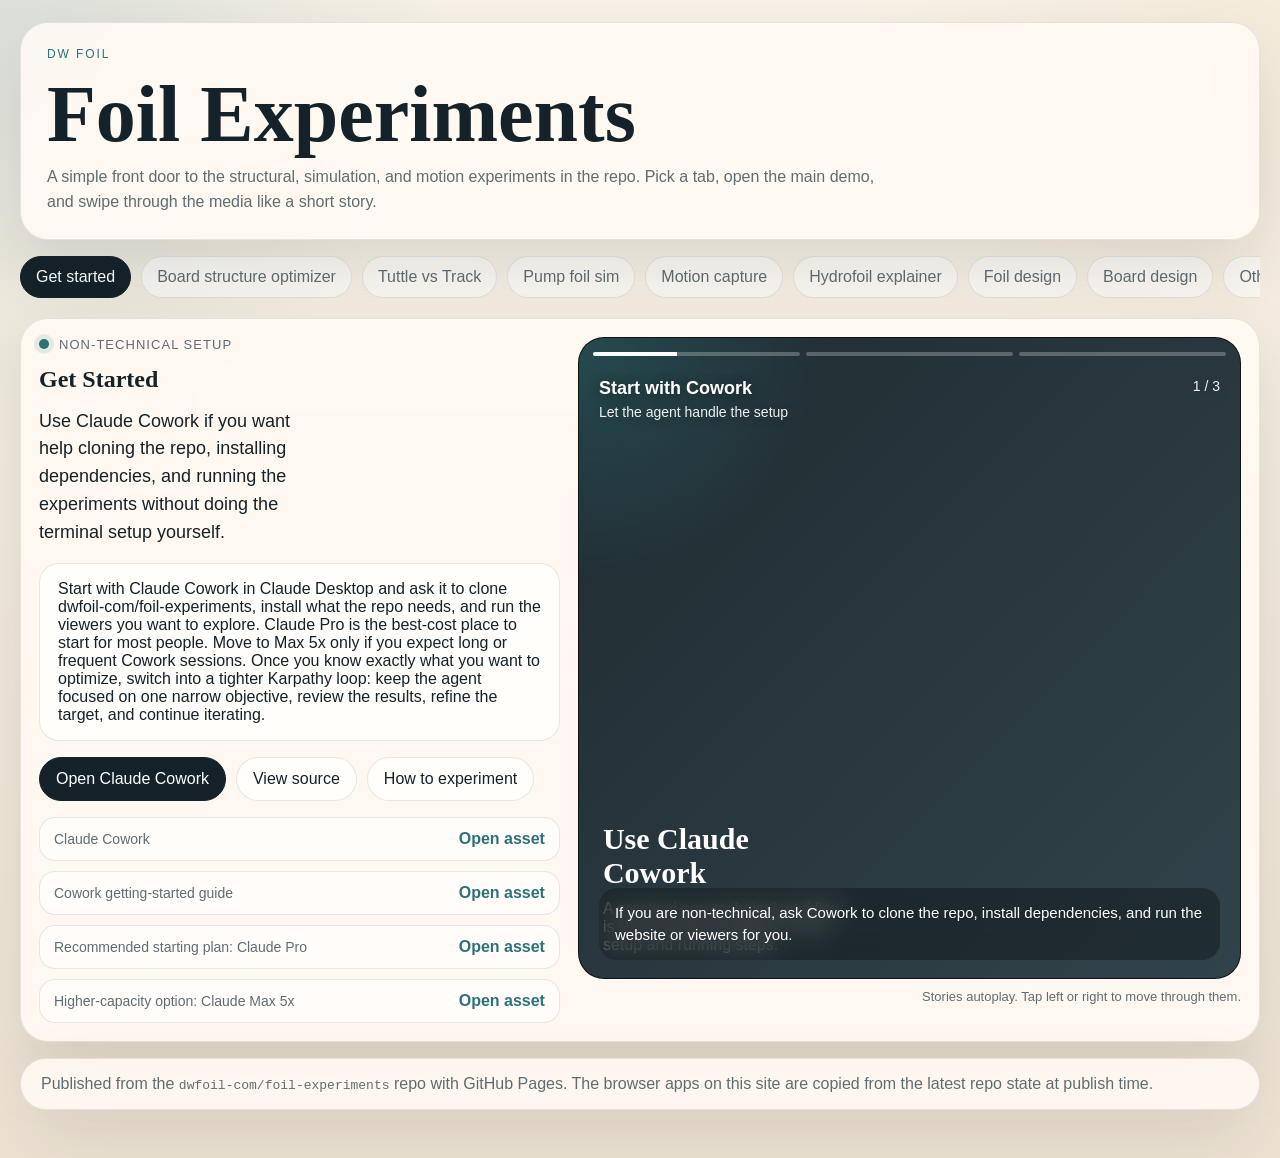
==== site/index.html @ abdd04e6 "Refine homepage title and get started tab" ====
<!DOCTYPE html>
<html lang="en">
<head>
  <meta charset="utf-8">
  <meta name="viewport" content="width=device-width, initial-scale=1">
  <title>Foil Experiments</title>
  <style>
    :root {
      --bg: #f3ecdf;
      --paper: rgba(255, 250, 243, 0.9);
      --card: rgba(255, 255, 255, 0.72);
      --ink: #152229;
      --muted: #5f6d73;
      --line: rgba(21, 34, 41, 0.1);
      --sea: #2d7277;
      --sand: #ecd8b0;
      --clay: #bd6b3f;
      --shadow: 0 28px 70px rgba(21, 34, 41, 0.12);
    }

    * { box-sizing: border-box; }

    html, body {
      margin: 0;
      min-height: 100%;
      color: var(--ink);
      font-family: "Avenir Next", "Segoe UI", sans-serif;
      background:
        radial-gradient(circle at top left, rgba(45, 114, 119, 0.14), transparent 26%),
        radial-gradient(circle at top right, rgba(236, 216, 176, 0.24), transparent 24%),
        linear-gradient(180deg, #f8f2e8 0%, #eee3d2 100%);
    }

    body { padding: 22px 16px 48px; }

    a {
      color: inherit;
      text-decoration: none;
    }

    button {
      font: inherit;
      color: inherit;
      cursor: pointer;
    }

    .page {
      width: min(1240px, 100%);
      margin: 0 auto;
    }

    .hero,
    .panel,
    .footer {
      background: var(--paper);
      border: 1px solid var(--line);
      border-radius: 28px;
      box-shadow: var(--shadow);
      backdrop-filter: blur(12px);
    }

    .hero {
      padding: 24px 26px;
      margin-bottom: 16px;
      display: grid;
      gap: 14px;
    }

    .eyebrow {
      font-size: 12px;
      letter-spacing: 0.16em;
      text-transform: uppercase;
      color: var(--sea);
    }

    h1,
    h2,
    h3 {
      margin: 0;
      font-family: "Iowan Old Style", "Palatino Linotype", serif;
      line-height: 0.98;
    }

    h1 {
      font-size: clamp(2.7rem, 7vw, 5rem);
    }

    p {
      margin: 0;
      color: var(--muted);
      line-height: 1.55;
    }

    .hero-copy {
      display: grid;
      gap: 12px;
      max-width: 96ch;
    }

    .tabs {
      display: flex;
      gap: 10px;
      overflow-x: auto;
      padding-bottom: 4px;
      margin-bottom: 16px;
      scrollbar-width: none;
    }

    .tabs::-webkit-scrollbar { display: none; }

    .tab {
      border: 1px solid var(--line);
      background: rgba(255, 255, 255, 0.58);
      border-radius: 999px;
      padding: 11px 15px;
      white-space: nowrap;
      color: var(--muted);
      transition: background 120ms ease, transform 120ms ease;
    }

    .tab.active {
      background: var(--ink);
      color: white;
      border-color: var(--ink);
    }

    .tab:hover { transform: translateY(-1px); }

    .panel {
      padding: 18px;
      display: grid;
      grid-template-columns: minmax(300px, 0.88fr) minmax(0, 1.12fr);
      gap: 18px;
      align-items: stretch;
    }

    .info {
      display: grid;
      gap: 16px;
      align-content: start;
    }

    .status-line {
      display: inline-flex;
      align-items: center;
      gap: 10px;
      font-size: 13px;
      letter-spacing: 0.08em;
      text-transform: uppercase;
      color: var(--muted);
    }

    .status-line::before {
      content: "";
      width: 10px;
      height: 10px;
      border-radius: 999px;
      background: var(--sea);
      box-shadow: 0 0 0 5px rgba(45, 114, 119, 0.12);
    }

    .status-poc::before { background: #b67a22; box-shadow: 0 0 0 5px rgba(182, 122, 34, 0.14); }
    .status-mvp::before { background: #2b8458; box-shadow: 0 0 0 5px rgba(43, 132, 88, 0.14); }
    .status-in-progress::before { background: var(--sea); }
    .status-planning::before { background: #7b878b; box-shadow: 0 0 0 5px rgba(123, 135, 139, 0.14); }

    .lede {
      font-size: 18px;
      color: var(--ink);
      max-width: 28ch;
    }

    .summary {
      padding: 16px 18px;
      border-radius: 20px;
      background: var(--card);
      border: 1px solid var(--line);
    }

    .actions {
      display: flex;
      flex-wrap: wrap;
      gap: 10px;
    }

    .button {
      display: inline-flex;
      align-items: center;
      justify-content: center;
      min-height: 44px;
      padding: 0 16px;
      border-radius: 999px;
      border: 1px solid var(--ink);
      background: var(--ink);
      color: white;
    }

    .button.secondary {
      background: rgba(255, 255, 255, 0.72);
      color: var(--ink);
      border-color: var(--line);
    }

    .resource-list {
      display: grid;
      gap: 10px;
    }

    .resource-item {
      display: flex;
      justify-content: space-between;
      gap: 14px;
      align-items: center;
      padding: 12px 14px;
      border-radius: 16px;
      background: rgba(255, 255, 255, 0.62);
      border: 1px solid var(--line);
    }

    .resource-item span {
      color: var(--muted);
      font-size: 14px;
    }

    .resource-link {
      color: var(--sea);
      font-weight: 600;
      white-space: nowrap;
    }

    .story-shell {
      border-radius: 26px;
      overflow: hidden;
      border: 1px solid var(--line);
      background: #111;
      position: relative;
      min-height: 640px;
      display: grid;
    }

    .story-bars {
      position: absolute;
      top: 14px;
      left: 14px;
      right: 14px;
      display: grid;
      grid-template-columns: repeat(var(--story-count), minmax(0, 1fr));
      gap: 6px;
      z-index: 4;
    }

    .story-bar {
      height: 4px;
      border-radius: 999px;
      overflow: hidden;
      background: rgba(255, 255, 255, 0.25);
    }

    .story-bar span {
      display: block;
      height: 100%;
      width: 0%;
      background: white;
      transition: width 120ms linear;
    }

    .story-meta {
      position: absolute;
      top: 28px;
      left: 20px;
      right: 20px;
      z-index: 3;
      display: flex;
      justify-content: space-between;
      gap: 16px;
      align-items: flex-start;
      color: white;
      pointer-events: none;
    }

    .story-label {
      padding-top: 12px;
      text-shadow: 0 2px 14px rgba(0, 0, 0, 0.45);
    }

    .story-label strong {
      display: block;
      font-size: 18px;
      margin-bottom: 4px;
    }

    .story-label span {
      font-size: 14px;
      opacity: 0.92;
    }

    .story-count {
      padding-top: 12px;
      font-size: 14px;
      opacity: 0.92;
      text-shadow: 0 2px 14px rgba(0, 0, 0, 0.45);
    }

    .story-stage {
      position: relative;
      display: grid;
      min-height: 640px;
      background:
        linear-gradient(180deg, rgba(0, 0, 0, 0.28), transparent 24%),
        linear-gradient(0deg, rgba(0, 0, 0, 0.44), transparent 26%);
    }

    .story-stage img,
    .story-stage video {
      width: 100%;
      height: 100%;
      object-fit: cover;
      display: block;
      grid-area: 1 / 1;
    }

    .story-fallback {
      grid-area: 1 / 1;
      display: grid;
      place-items: end start;
      padding: 24px;
      color: white;
      background:
        radial-gradient(circle at top left, rgba(45, 114, 119, 0.44), transparent 26%),
        linear-gradient(135deg, #1f2c31 0%, #31434a 100%);
    }

    .story-fallback div {
      max-width: 28ch;
    }

    .story-fallback strong {
      display: block;
      font-size: 30px;
      margin-bottom: 10px;
      font-family: "Iowan Old Style", "Palatino Linotype", serif;
    }

    .story-caption {
      position: absolute;
      left: 20px;
      right: 20px;
      bottom: 18px;
      z-index: 3;
      padding: 14px 16px;
      border-radius: 18px;
      background: rgba(15, 21, 24, 0.48);
      color: white;
      font-size: 15px;
      line-height: 1.45;
      backdrop-filter: blur(12px);
      pointer-events: none;
    }

    .story-hit {
      position: absolute;
      top: 0;
      bottom: 0;
      width: 50%;
      z-index: 5;
      background: transparent;
      border: 0;
    }

    .story-hit.prev { left: 0; }
    .story-hit.next { right: 0; }

    .story-help {
      margin-top: 10px;
      font-size: 13px;
      color: var(--muted);
      text-align: right;
    }

    .footer {
      margin-top: 16px;
      padding: 16px 20px;
      color: var(--muted);
    }

    @media (max-width: 1020px) {
      .panel {
        grid-template-columns: 1fr;
      }

      .story-shell,
      .story-stage {
        min-height: 520px;
      }
    }

    @media (max-width: 640px) {
      body { padding: 14px 12px 40px; }

      .hero,
      .panel {
        border-radius: 22px;
        padding: 16px;
      }

      .story-shell,
      .story-stage {
        min-height: 460px;
      }

      .resource-item {
        flex-direction: column;
        align-items: flex-start;
      }

      .story-help {
        text-align: left;
      }
    }
  </style>
</head>
<body>
  <div class="page">
    <section class="hero">
      <div class="eyebrow">DW Foil</div>
      <div class="hero-copy">
        <h1>Foil Experiments</h1>
        <p>
          A simple front door to the structural, simulation, and motion experiments in the repo. Pick a tab, open the main demo, and swipe through the media like a short story.
        </p>
      </div>
    </section>

    <nav class="tabs" id="tabs" aria-label="Experiments"></nav>

    <section class="panel">
      <div class="info">
        <div class="status-line" id="status-line"></div>
        <div>
          <h2 id="title"></h2>
        </div>
        <p class="lede" id="lede"></p>
        <div class="summary" id="summary"></div>
        <div class="actions">
          <a class="button" id="open-link" target="_blank" rel="noreferrer">Open</a>
          <a class="button secondary" id="source-link" target="_blank" rel="noreferrer">View source</a>
          <a class="button secondary" id="readme-link" target="_blank" rel="noreferrer">How to experiment</a>
        </div>
        <div class="resource-list" id="resources"></div>
      </div>

      <div>
        <div class="story-shell" id="story-shell">
          <div class="story-bars" id="story-bars"></div>
          <div class="story-meta">
            <div class="story-label">
              <strong id="story-title"></strong>
              <span id="story-subtitle"></span>
            </div>
            <div class="story-count" id="story-count"></div>
          </div>
          <div class="story-stage" id="story-stage"></div>
          <div class="story-caption" id="story-caption"></div>
          <button class="story-hit prev" id="story-prev" aria-label="Previous story"></button>
          <button class="story-hit next" id="story-next" aria-label="Next story"></button>
        </div>
        <div class="story-help">Stories autoplay. Tap left or right to move through them.</div>
      </div>
    </section>

    <div class="footer">
      Published from the <code>dwfoil-com/foil-experiments</code> repo with GitHub Pages. The browser apps on this site are copied from the latest repo state at publish time.
    </div>
  </div>

  <script>
    const repo = "https://github.com/dwfoil-com/foil-experiments/tree/main";
    const raw = "https://raw.githubusercontent.com/dwfoil-com/foil-experiments/main";

    const experiments = [
      {
        id: "get-started",
        tab: "Get started",
        title: "Get Started",
        status: "Non-technical setup",
        statusClass: "status-in-progress",
        lede: "Use Claude Cowork if you want help cloning the repo, installing dependencies, and running the experiments without doing the terminal setup yourself.",
        summary: "Start with Claude Cowork in Claude Desktop and ask it to clone dwfoil-com/foil-experiments, install what the repo needs, and run the viewers you want to explore. Claude Pro is the best-cost place to start for most people. Move to Max 5x only if you expect long or frequent Cowork sessions. Once you know exactly what you want to optimize, switch into a tighter Karpathy loop: keep the agent focused on one narrow objective, review the results, refine the target, and continue iterating.",
        open: { label: "Open Claude Cowork", href: "https://claude.com/product/cowork" },
        source: "https://claude.com/product/cowork",
        sourceLabel: "View source",
        readme: "https://support.claude.com/en/articles/13345190-get-started-with-cowork",
        readmeLabel: "How to experiment",
        resources: [
          { label: "Claude Cowork", href: "https://claude.com/product/cowork" },
          { label: "Cowork getting-started guide", href: "https://support.claude.com/en/articles/13345190-get-started-with-cowork" },
          { label: "Recommended starting plan: Claude Pro", href: "https://claude.com/pricing" },
          { label: "Higher-capacity option: Claude Max 5x", href: "https://claude.com/pricing" },
        ],
        stories: [
          {
            type: "image",
            title: "Start with Cowork",
            subtitle: "Let the agent handle the setup",
            caption: "If you are non-technical, ask Cowork to clone the repo, install dependencies, and run the website or viewers for you.",
            fallbackTitle: "Use Claude Cowork",
            fallbackCopy: "A practical non-technical workflow is to let Cowork handle the repo setup and running steps."
          },
          {
            type: "image",
            title: "Best-cost plan",
            subtitle: "Start with Claude Pro",
            caption: "Claude Pro is the best-value place to start for most individual users. Only move to Max 5x if you know you need much longer or more frequent sessions.",
            fallbackTitle: "Start with Claude Pro",
            fallbackCopy: "Pro is the sensible default. Max 5x is for heavier use, not the starting point."
          },
          {
            type: "image",
            title: "Advanced workflow",
            subtitle: "Move into the Karpathy loop once the goal is clear",
            caption: "Once you know what you want to optimize, run longer focused iterations around one objective, review the outputs, refine the target, and continue.",
            fallbackTitle: "Use the Karpathy loop",
            fallbackCopy: "First get oriented. Then switch into a long-running edit-run-review loop around one narrow optimization target."
          },
        ],
      },
      {
        id: "board",
        tab: "Board structure optimizer",
        title: "Board Structure Optimizer",
        status: "In progress",
        statusClass: "status-in-progress",
        lede: "AI-guided structural experiments for making foil boards lighter without losing the stiffness that matters under the mast.",
        summary: "This is the clearest structural project in the repo today. It takes the TT60 board shape, applies rider and mast loads, and searches for internal structures that keep load paths useful while cutting unnecessary volume.",
        open: { label: "Open", href: "./apps/board/comparison.html" },
        source: `${repo}/foil-board-optimizer`,
        readme: `${repo}/foil-board-optimizer/README.md`,
        resources: [
          { label: "Internal STL", href: `${raw}/foil-board-optimizer/results/board_internal_only.stl` },
          { label: "Full board STL", href: `${raw}/foil-board-optimizer/results/complete_board_fullboard.stl` },
        ],
        stories: [
          {
            type: "image",
            src: "./media/board-comparison.png",
            title: "Live comparison viewer",
            subtitle: "Latest browser app from foil-board-optimizer",
            caption: "The optimizer viewer compares structural options on the real board shape and is the fastest way to understand what the project is trying to do."
          },
          {
            type: "video",
            src: `${raw}/foil-board-optimizer/media/continuous-internal-structure.mp4`,
            title: "Internal structure build",
            subtitle: "Optimized internal shell and rib volume",
            caption: "A continuous internal structure assembled from the optimizer output rather than a simple block of foam."
          },
          {
            type: "image",
            src: `${raw}/foil-board-optimizer/results/complete_board_overview.png`,
            title: "Result overview",
            subtitle: "Full-board optimizer output",
            caption: "One static result snapshot showing the shell and optimized interior together."
          },
          {
            type: "video",
            src: `${raw}/foil-board-optimizer/media/cross-section-pngs.mp4`,
            title: "Cross-section sweep",
            subtitle: "See the structure through the board",
            caption: "A sweep through cross sections so the internal topology is easier to read."
          },
        ],
      },
      {
        id: "insert",
        tab: "Tuttle vs Track",
        title: "Tuttle vs Dual-Track",
        status: "Proof of concept",
        statusClass: "status-poc",
        lede: "A side-by-side insert comparison inside the same TT60 board so only the insert architecture changes.",
        summary: "This experiment isolates the question you asked directly: if the board outer shape stays fixed, how do a Tuttle box and a dual-track cassette spread load differently into the shell and foam?",
        open: { label: "Open", href: "./apps/insert/viewer-prototype.html" },
        source: `${repo}/foil-insert-load-comparison`,
        readme: `${repo}/foil-insert-load-comparison/README.md`,
        resources: [
          { label: "Experiment config", href: `${repo}/foil-insert-load-comparison/experiment-config.json` },
          { label: "Viewer data", href: `${repo}/foil-insert-load-comparison/viewer-data.json` },
        ],
        stories: [
          {
            type: "image",
            src: "./media/insert-viewer.png",
            title: "Current insert viewer",
            subtitle: "Tuttle on one side, dual-track on the other",
            caption: "The browser viewer keeps the board fixed and lets you change insert shape and dimensions while comparing the resulting load field."
          },
          {
            type: "image",
            title: "What is being compared",
            subtitle: "Same board, same mast, different insert architecture",
            caption: "Tuttle is bonded to the top and bottom skins. The dual-track cassette is bonded only to the bottom skin. The comparison is meant to isolate that difference.",
            fallbackTitle: "Bond path matters",
            fallbackCopy: "This experiment is about how the insert couples into the shell, not mast flex or different board geometry."
          },
        ],
      },
      {
        id: "pump",
        tab: "Pump foil sim",
        title: "Pump Foil Simulation",
        status: "MVP / working",
        statusClass: "status-mvp",
        lede: "A reinforcement learning setup where an agent learns to pump a foil and stay flying instead of falling back into the water.",
        summary: "This is the dynamics side of the repo. The practical outcome is simple: the agent learns a rhythm that looks plausible and can sustain flight long enough to be useful as an experimentation platform.",
        open: { label: "Open", href: `${raw}/foil-rl-pump/python-rl/videos/sustained_60s.mp4` },
        source: `${repo}/foil-rl-pump`,
        readme: `${repo}/foil-rl-pump/README.md`,
        resources: [
          { label: "Python RL README", href: `${repo}/foil-rl-pump/python-rl/README.md` },
          { label: "MuJoCo README", href: `${repo}/foil-rl-pump/mujoco/README.md` },
        ],
        stories: [
          {
            type: "video",
            src: `${raw}/foil-rl-pump/python-rl/videos/sustained_60s.mp4`,
            title: "Sustained 60 second run",
            subtitle: "Trained pump rhythm",
            caption: "The simplest headline result: the agent learns a stable pumping pattern rather than a short unstable burst."
          },
          {
            type: "video",
            src: `${raw}/foil-rl-pump/python-rl/videos/foil_size_comparison.mp4`,
            title: "Foil size comparison",
            subtitle: "How the learned behavior changes",
            caption: "Changing foil size shifts the learned cadence and body timing, which is exactly the kind of sensitivity this project is useful for."
          },
          {
            type: "video",
            src: `${raw}/foil-rl-pump/mujoco/videos/mujoco_pump_test.mp4`,
            title: "MuJoCo branch",
            subtitle: "Alternative articulated-body simulation",
            caption: "A parallel branch exploring whether a more explicit articulated body model can support the same kind of pumping behavior."
          },
        ],
      },
      {
        id: "mocap",
        tab: "Motion capture",
        title: "Foil Motion Capture",
        status: "MVP",
        statusClass: "status-mvp",
        lede: "Video-based pose tracking for studying rider timing and body movement without a dedicated motion-capture lab.",
        summary: "The motion-capture project turns ordinary foil clips into skeleton overlays and trace views so you can compare technique visually and pull out repeatable movement features.",
        open: { label: "Open", href: `${raw}/foil-mocap/samples/output/slowmo_pump_combined.mp4` },
        source: `${repo}/foil-mocap`,
        readme: `${repo}/foil-mocap/README.md`,
        resources: [],
        stories: [
          {
            type: "video",
            src: `${raw}/foil-mocap/samples/input/slowmo_pump.webm`,
            title: "Input clip",
            subtitle: "Original rider footage",
            caption: "The project starts with an ordinary foil video rather than specialist capture hardware."
          },
          {
            type: "video",
            src: `${raw}/foil-mocap/samples/output/slowmo_pump_combined.mp4`,
            title: "Combined output",
            subtitle: "Tracked pose over the rider",
            caption: "Tracked joints are overlaid directly on the clip to show timing and body position changes."
          },
          {
            type: "video",
            src: `${raw}/foil-mocap/samples/output/slowmo_pump_dots_trace.mp4`,
            title: "Trace view",
            subtitle: "Movement pattern made easier to compare",
            caption: "The trace view strips away visual clutter and makes the rhythm of the movement easier to see."
          },
        ],
      },
      {
        id: "hydrofoil",
        tab: "Hydrofoil explainer",
        title: "Hydrofoil Explainer",
        status: "In progress",
        statusClass: "status-in-progress",
        lede: "A visual teaching project aimed at explaining trim, balance, pumping, and foil feel to non-engineers.",
        summary: "This is the communication layer of the repo. The goal is to turn foil concepts into interactive scenes that are easier to understand than forum shorthand or disconnected diagrams.",
        open: { label: "Open", href: "./apps/hydrofoil/mockup.html" },
        source: `${repo}/hydrofoil`,
        readme: `${repo}/hydrofoil/README.md`,
        resources: [],
        stories: [
          {
            type: "image",
            src: "./media/hydrofoil-mockup.png",
            title: "Interactive mockup",
            subtitle: "Current browser prototype",
            caption: "The explainer is meant to become the non-technical front door for the rest of the repo: show the idea first, then let people go deeper if they want."
          },
        ],
      },
      {
        id: "foil-design",
        tab: "Foil design",
        title: "Foil Design Optimization",
        status: "Planning",
        statusClass: "status-planning",
        lede: "A future experiment for optimizing front wings and stabilizers, not just the board around them.",
        summary: "This section is still early. The intended direction is a faster way to search foil planforms and profiles with a consistent workflow rather than one-off guesswork.",
        open: { label: "Open", href: `${repo}/foil-design` },
        source: `${repo}/foil-design`,
        readme: `${repo}/foil-design/README.md`,
        resources: [],
        stories: [
          {
            type: "image",
            title: "Planned next",
            subtitle: "Wing and stabilizer search",
            caption: "This section is listed so the public site reflects the broader experiment roadmap, not just the finished browser apps.",
            fallbackTitle: "Foil design is next",
            fallbackCopy: "The plan is to apply the same experimentation mindset to wing planform, profile, and stabilizer interaction."
          },
        ],
      },
      {
        id: "board-design",
        tab: "Board design",
        title: "Board Design Assistant",
        status: "Planning",
        statusClass: "status-planning",
        lede: "A planned conversational board-shaping workflow that links geometry changes to the structural tools.",
        summary: "Longer term, this should bridge shaping and analysis: describe a change in plain language, update the geometry, then feed that straight into the simulations.",
        open: { label: "Open", href: `${repo}/board-design` },
        source: `${repo}/board-design`,
        readme: `${repo}/board-design/README.md`,
        resources: [],
        stories: [
          {
            type: "image",
            title: "Design workflow",
            subtitle: "Talk to the board model, then simulate",
            caption: "This is a planning-stage idea, but it matters because it connects the CAD side and the structural side into one loop.",
            fallbackTitle: "Conversational board design",
            fallbackCopy: "Describe the board change. Update the geometry. Push it straight into the structural tools."
          },
        ],
      },
      {
        id: "resources",
        tab: "Other resources",
        title: "Other Resources",
        status: "Reference stack",
        statusClass: "status-in-progress",
        lede: "Key outside projects and libraries that are directly relevant to the DW Foil experiments.",
        summary: "These are the main third-party references worth knowing if you want to understand the broader technical landscape behind the repo: outside hydrofoil projects, simulation engines, geometry tools, and browser libraries.",
        open: { label: "Open Foilphysics", href: "https://github.com/lsegessemann/foilphysics" },
        source: "https://github.com/cdorfer/hydrofoil-profile-selection",
        sourceLabel: "Open profile selection",
        readme: "https://github.com/google-deepmind/mujoco",
        readmeLabel: "Open MuJoCo",
        resources: [
          { label: "Foilphysics", href: "https://github.com/lsegessemann/foilphysics" },
          { label: "Hydrofoil profile selection", href: "https://github.com/cdorfer/hydrofoil-profile-selection" },
          { label: "MuJoCo", href: "https://github.com/google-deepmind/mujoco" },
          { label: "MediaPipe", href: "https://github.com/google-ai-edge/mediapipe" },
          { label: "Three.js", href: "https://github.com/mrdoob/three.js" },
          { label: "NeuralFoil", href: "https://github.com/peterdsharpe/NeuralFoil" },
          { label: "AeroSandbox", href: "https://github.com/peterdsharpe/AeroSandbox" },
          { label: "Stable-Baselines3", href: "https://github.com/DLR-RM/stable-baselines3" },
          { label: "Gymnasium", href: "https://github.com/Farama-Foundation/Gymnasium" },
          { label: "PyTorch", href: "https://github.com/pytorch/pytorch" },
        ],
        stories: [
          {
            type: "image",
            title: "Foilphysics",
            subtitle: "Hydrofoil simulation reference",
            caption: "A directly relevant outside hydrofoil project and a good reference point for how other people are structuring foil simulation work.",
            fallbackTitle: "Foilphysics",
            fallbackCopy: "Useful as an outside hydrofoil simulation reference when comparing modeling assumptions and tooling direction."
          },
          {
            type: "image",
            title: "Hydrofoil profile selection",
            subtitle: "Profile choice and design reference",
            caption: "A useful comparison point on the foil design side, especially when thinking about how profiles are selected and evaluated.",
            fallbackTitle: "Hydrofoil profile selection",
            fallbackCopy: "Helpful context for the planned foil-design work in this repo."
          },
          {
            type: "image",
            title: "Core external stack",
            subtitle: "MuJoCo, MediaPipe, Three.js, NeuralFoil, AeroSandbox",
            caption: "These are the most relevant third-party libraries behind the current experiments: simulation, pose extraction, browser visualization, and foil aerodynamics.",
            fallbackTitle: "Key third-party libraries",
            fallbackCopy: "MuJoCo powers articulated simulation work, MediaPipe powers motion capture, Three.js powers the browser viewers, and NeuralFoil plus AeroSandbox underpin the planned foil-design analysis."
          },
        ],
      },
    ];

    const state = {
      experimentIndex: 0,
      storyIndex: 0,
      rafId: 0,
      imageStartedAt: 0,
      imageDuration: 5200,
      storyVideo: null,
    };

    const tabsEl = document.getElementById("tabs");
    const titleEl = document.getElementById("title");
    const ledeEl = document.getElementById("lede");
    const summaryEl = document.getElementById("summary");
    const statusEl = document.getElementById("status-line");
    const openEl = document.getElementById("open-link");
    const sourceEl = document.getElementById("source-link");
    const readmeEl = document.getElementById("readme-link");
    const resourcesEl = document.getElementById("resources");
    const storyShellEl = document.getElementById("story-shell");
    const storyBarsEl = document.getElementById("story-bars");
    const storyStageEl = document.getElementById("story-stage");
    const storyTitleEl = document.getElementById("story-title");
    const storySubtitleEl = document.getElementById("story-subtitle");
    const storyCountEl = document.getElementById("story-count");
    const storyCaptionEl = document.getElementById("story-caption");

    function buildTabs() {
      experiments.forEach((experiment, index) => {
        const button = document.createElement("button");
        button.className = `tab${index === state.experimentIndex ? " active" : ""}`;
        button.textContent = experiment.tab;
        button.addEventListener("click", () => setExperiment(index));
        tabsEl.appendChild(button);
      });
    }

    function setExperiment(index) {
      state.experimentIndex = index;
      state.storyIndex = 0;
      stopStoryLoop();
      [...tabsEl.children].forEach((tab, tabIndex) => {
        tab.classList.toggle("active", tabIndex === index);
      });
      renderExperiment();
      renderStory(true);
    }

    function renderExperiment() {
      const experiment = experiments[state.experimentIndex];
      titleEl.textContent = experiment.title;
      ledeEl.textContent = experiment.lede;
      summaryEl.textContent = experiment.summary;
      statusEl.textContent = experiment.status;
      statusEl.className = `status-line ${experiment.statusClass}`;
      openEl.textContent = experiment.open.label;
      openEl.href = experiment.open.href;
      sourceEl.href = experiment.source;
      sourceEl.textContent = experiment.sourceLabel || "View source";
      readmeEl.href = experiment.readme;
      readmeEl.textContent = experiment.readmeLabel || "How to experiment";
      resourcesEl.innerHTML = "";

      if (!experiment.resources.length) {
        const empty = document.createElement("div");
        empty.className = "resource-item";
        empty.innerHTML = "<span>No extra public assets for this one yet.</span>";
        resourcesEl.appendChild(empty);
        return;
      }

      experiment.resources.forEach((resource) => {
        const row = document.createElement("div");
        row.className = "resource-item";
        row.innerHTML = `
          <span>${resource.label}</span>
          <a class="resource-link" href="${resource.href}" target="_blank" rel="noreferrer">Open asset</a>
        `;
        resourcesEl.appendChild(row);
      });
    }

    function renderBars(stories) {
      storyShellEl.style.setProperty("--story-count", stories.length);
      storyBarsEl.innerHTML = "";
      stories.forEach((_, index) => {
        const bar = document.createElement("div");
        bar.className = "story-bar";
        const fill = document.createElement("span");
        fill.style.width = index < state.storyIndex ? "100%" : "0%";
        bar.appendChild(fill);
        storyBarsEl.appendChild(bar);
      });
    }

    function updateBarProgress(progress) {
      const fills = [...storyBarsEl.querySelectorAll("span")];
      fills.forEach((fill, index) => {
        if (index < state.storyIndex) {
          fill.style.width = "100%";
        } else if (index > state.storyIndex) {
          fill.style.width = "0%";
        } else {
          fill.style.width = `${Math.max(0, Math.min(100, progress * 100))}%`;
        }
      });
    }

    function stopStoryLoop() {
      if (state.rafId) {
        cancelAnimationFrame(state.rafId);
        state.rafId = 0;
      }
      if (state.storyVideo) {
        state.storyVideo.pause();
        state.storyVideo.src = state.storyVideo.src;
        state.storyVideo = null;
      }
    }

    function nextStory() {
      const stories = experiments[state.experimentIndex].stories;
      state.storyIndex = (state.storyIndex + 1) % stories.length;
      renderStory(true);
    }

    function prevStory() {
      const stories = experiments[state.experimentIndex].stories;
      state.storyIndex = (state.storyIndex - 1 + stories.length) % stories.length;
      renderStory(true);
    }

    function mountFallback(story) {
      const fallback = document.createElement("div");
      fallback.className = "story-fallback";
      fallback.innerHTML = `
        <div>
          <strong>${story.fallbackTitle || story.title}</strong>
          <span>${story.fallbackCopy || story.caption}</span>
        </div>
      `;
      storyStageEl.appendChild(fallback);
    }

    function loopImageStory() {
      const startedAt = performance.now();
      state.imageStartedAt = startedAt;

      const tick = (now) => {
        const progress = Math.min((now - startedAt) / state.imageDuration, 1);
        updateBarProgress(progress);
        if (progress >= 1) {
          nextStory();
          return;
        }
        state.rafId = requestAnimationFrame(tick);
      };

      state.rafId = requestAnimationFrame(tick);
    }

    function renderStory(resetBars = false) {
      stopStoryLoop();
      const experiment = experiments[state.experimentIndex];
      const stories = experiment.stories;
      const story = stories[state.storyIndex];
      if (resetBars) {
        renderBars(stories);
      } else {
        updateBarProgress(0);
      }

      storyStageEl.innerHTML = "";
      storyTitleEl.textContent = story.title;
      storySubtitleEl.textContent = story.subtitle || "";
      storyCountEl.textContent = `${state.storyIndex + 1} / ${stories.length}`;
      storyCaptionEl.textContent = story.caption;

      if (story.type === "video" && story.src) {
        const video = document.createElement("video");
        video.src = story.src;
        video.autoplay = true;
        video.muted = true;
        video.playsInline = true;
        video.preload = "metadata";
        video.addEventListener("loadedmetadata", () => updateBarProgress(0));
        video.addEventListener("timeupdate", () => {
          if (video.duration > 0) {
            updateBarProgress(video.currentTime / video.duration);
          }
        });
        video.addEventListener("ended", nextStory);
        video.addEventListener("error", () => {
          mountFallback(story);
          loopImageStory();
        });
        storyStageEl.appendChild(video);
        const playPromise = video.play();
        if (playPromise && typeof playPromise.catch === "function") {
          playPromise.catch(() => {
            mountFallback(story);
            loopImageStory();
          });
        }
        state.storyVideo = video;
        return;
      }

      if (story.type === "image" && story.src) {
        const image = document.createElement("img");
        image.src = story.src;
        image.alt = story.title;
        image.addEventListener("error", () => {
          image.remove();
          mountFallback(story);
        });
        storyStageEl.appendChild(image);
      } else {
        mountFallback(story);
      }

      loopImageStory();
    }

    document.getElementById("story-next").addEventListener("click", nextStory);
    document.getElementById("story-prev").addEventListener("click", prevStory);
    document.addEventListener("visibilitychange", () => {
      if (document.hidden) {
        stopStoryLoop();
        return;
      }
      renderStory(true);
    });

    buildTabs();
    renderExperiment();
    renderStory(true);
  </script>
</body>
</html>
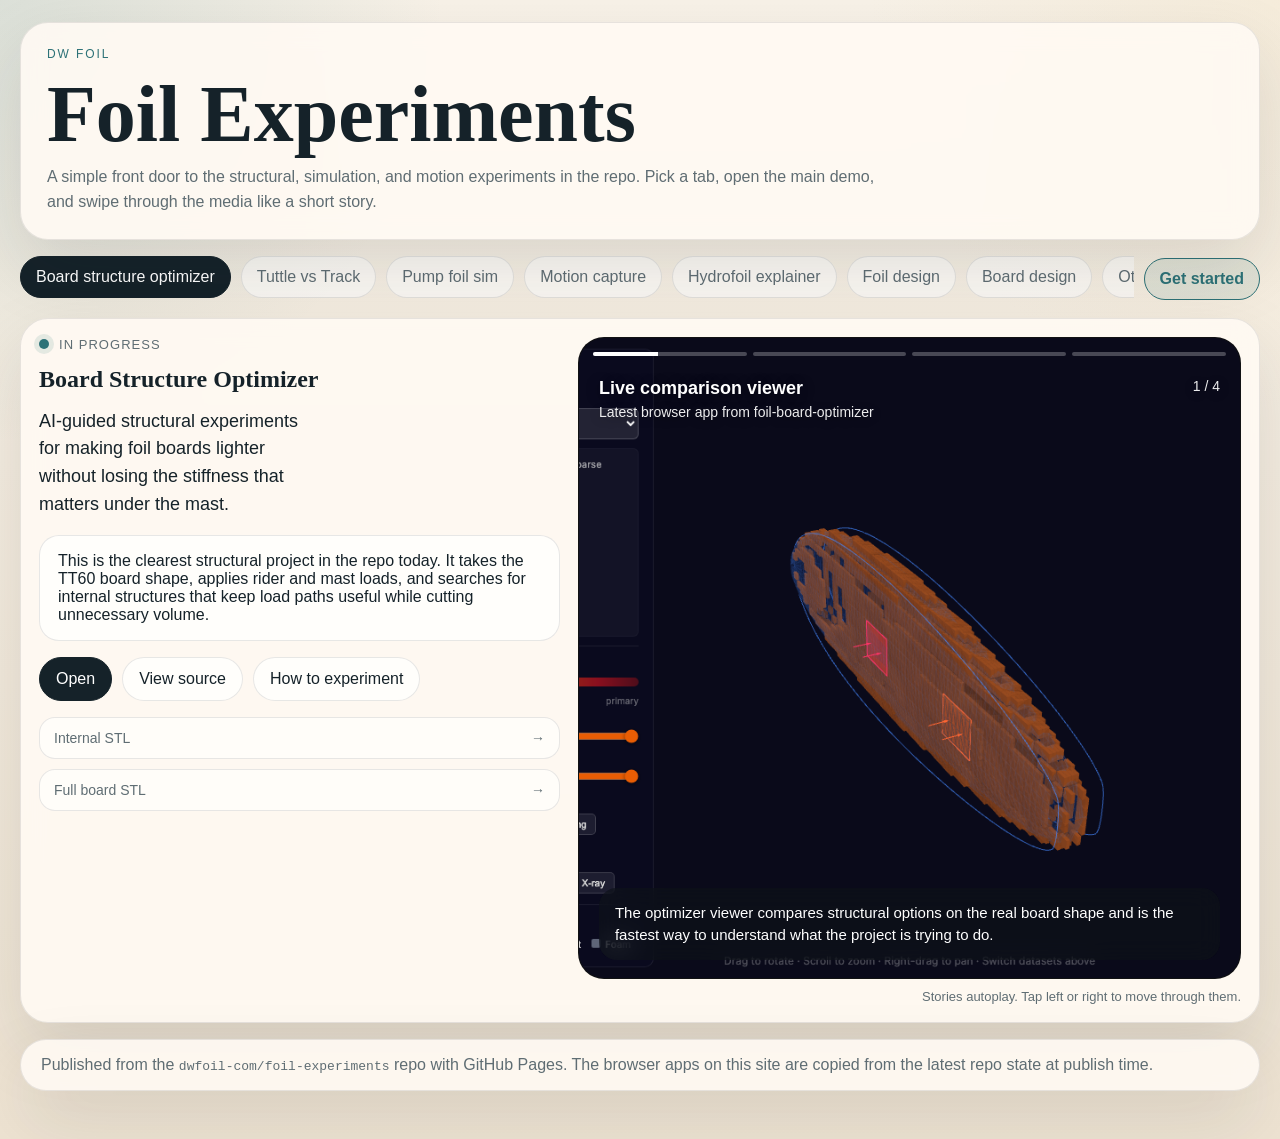
==== commit 4927fcd3: "Clean up homepage: pin Get Started tab, hide story viewer where unnecessary - Pin "Get started" as a" ====
--- a/site/index.html
+++ b/site/index.html
@@ -97,13 +97,21 @@
       max-width: 96ch;
     }
 
+    .tabs-row {
+      display: flex;
+      gap: 10px;
+      margin-bottom: 16px;
+      align-items: center;
+    }
+
     .tabs {
       display: flex;
       gap: 10px;
       overflow-x: auto;
       padding-bottom: 4px;
-      margin-bottom: 16px;
       scrollbar-width: none;
+      flex: 1;
+      min-width: 0;
     }
 
     .tabs::-webkit-scrollbar { display: none; }
@@ -126,12 +134,36 @@
 
     .tab:hover { transform: translateY(-1px); }
 
+    .tab-pinned {
+      border: 1px solid var(--sea);
+      background: rgba(45, 114, 119, 0.1);
+      border-radius: 999px;
+      padding: 11px 15px;
+      white-space: nowrap;
+      color: var(--sea);
+      font-weight: 600;
+      flex-shrink: 0;
+      transition: background 120ms ease, transform 120ms ease;
+    }
+
+    .tab-pinned.active {
+      background: var(--sea);
+      color: white;
+      border-color: var(--sea);
+    }
+
+    .tab-pinned:hover { transform: translateY(-1px); }
+
     .panel {
       padding: 18px;
       display: grid;
       grid-template-columns: minmax(300px, 0.88fr) minmax(0, 1.12fr);
       gap: 18px;
       align-items: stretch;
+    }
+
+    .panel.no-stories {
+      grid-template-columns: 1fr;
     }
 
     .info {
@@ -167,6 +199,10 @@
     .lede {
       font-size: 18px;
       color: var(--ink);
+      max-width: 48ch;
+    }
+
+    .panel:not(.no-stories) .lede {
       max-width: 28ch;
     }
 
@@ -215,6 +251,11 @@
       border-radius: 16px;
       background: rgba(255, 255, 255, 0.62);
       border: 1px solid var(--line);
+      transition: background 120ms ease;
+    }
+
+    a.resource-item:hover {
+      background: rgba(255, 255, 255, 0.88);
     }
 
     .resource-item span {
@@ -431,7 +472,10 @@
       </div>
     </section>
 
-    <nav class="tabs" id="tabs" aria-label="Experiments"></nav>
+    <div class="tabs-row">
+      <nav class="tabs" id="tabs" aria-label="Experiments"></nav>
+      <button class="tab-pinned" id="tab-pinned">Get started</button>
+    </div>
 
     <section class="panel">
       <div class="info">
@@ -481,6 +525,8 @@
       {
         id: "get-started",
         tab: "Get started",
+        pinned: true,
+        noStoryViewer: true,
         title: "Get Started",
         status: "Non-technical setup",
         statusClass: "status-in-progress",
@@ -681,6 +727,7 @@
       {
         id: "hydrofoil",
         tab: "Hydrofoil explainer",
+        noStoryViewer: true,
         title: "Hydrofoil Explainer",
         status: "In progress",
         statusClass: "status-in-progress",
@@ -703,6 +750,7 @@
       {
         id: "foil-design",
         tab: "Foil design",
+        noStoryViewer: true,
         title: "Foil Design Optimization",
         status: "Planning",
         statusClass: "status-planning",
@@ -726,6 +774,7 @@
       {
         id: "board-design",
         tab: "Board design",
+        noStoryViewer: true,
         title: "Board Design Assistant",
         status: "Planning",
         statusClass: "status-planning",
@@ -749,6 +798,7 @@
       {
         id: "resources",
         tab: "Other resources",
+        noStoryViewer: true,
         title: "Other Resources",
         status: "Reference stack",
         statusClass: "status-in-progress",
@@ -826,29 +876,46 @@
     const storyCountEl = document.getElementById("story-count");
     const storyCaptionEl = document.getElementById("story-caption");
 
+    const pinnedIndex = experiments.findIndex(e => e.pinned);
+    const pinnedTabEl = document.getElementById("tab-pinned");
+
     function buildTabs() {
       experiments.forEach((experiment, index) => {
+        if (experiment.pinned) return;
         const button = document.createElement("button");
         button.className = `tab${index === state.experimentIndex ? " active" : ""}`;
         button.textContent = experiment.tab;
         button.addEventListener("click", () => setExperiment(index));
         tabsEl.appendChild(button);
       });
+      pinnedTabEl.addEventListener("click", () => setExperiment(pinnedIndex));
     }
 
     function setExperiment(index) {
       state.experimentIndex = index;
       state.storyIndex = 0;
       stopStoryLoop();
-      [...tabsEl.children].forEach((tab, tabIndex) => {
-        tab.classList.toggle("active", tabIndex === index);
+      const isPinned = experiments[index].pinned;
+      pinnedTabEl.classList.toggle("active", isPinned);
+      let scrollTabIndex = 0;
+      experiments.forEach((exp, i) => {
+        if (exp.pinned) return;
+        const tabEl = tabsEl.children[scrollTabIndex];
+        if (tabEl) tabEl.classList.toggle("active", i === index);
+        scrollTabIndex++;
       });
       renderExperiment();
-      renderStory(true);
-    }
+    }
+
+    const panelEl = document.querySelector(".panel");
+    const storyColumn = storyShellEl.parentElement;
+    const storyHelpEl = document.querySelector(".story-help");
 
     function renderExperiment() {
       const experiment = experiments[state.experimentIndex];
+      const hideStories = !!experiment.noStoryViewer;
+      panelEl.classList.toggle("no-stories", hideStories);
+      storyColumn.style.display = hideStories ? "none" : "";
       titleEl.textContent = experiment.title;
       ledeEl.textContent = experiment.lede;
       summaryEl.textContent = experiment.summary;
@@ -862,6 +929,10 @@
       readmeEl.textContent = experiment.readmeLabel || "How to experiment";
       resourcesEl.innerHTML = "";
 
+      if (!hideStories) {
+        renderStory(true);
+      }
+
       if (!experiment.resources.length) {
         const empty = document.createElement("div");
         empty.className = "resource-item";
@@ -871,12 +942,12 @@
       }
 
       experiment.resources.forEach((resource) => {
-        const row = document.createElement("div");
+        const row = document.createElement("a");
         row.className = "resource-item";
-        row.innerHTML = `
-          <span>${resource.label}</span>
-          <a class="resource-link" href="${resource.href}" target="_blank" rel="noreferrer">Open asset</a>
-        `;
+        row.href = resource.href;
+        row.target = "_blank";
+        row.rel = "noreferrer";
+        row.innerHTML = `<span>${resource.label}</span><span class="resource-link">&rarr;</span>`;
         resourcesEl.appendChild(row);
       });
     }
@@ -1030,12 +1101,15 @@
         stopStoryLoop();
         return;
       }
-      renderStory(true);
+      if (!experiments[state.experimentIndex].noStoryViewer) {
+        renderStory(true);
+      }
     });
 
+    // Start on the first non-pinned experiment
+    state.experimentIndex = experiments.findIndex(e => !e.pinned);
     buildTabs();
     renderExperiment();
-    renderStory(true);
   </script>
 </body>
 </html>
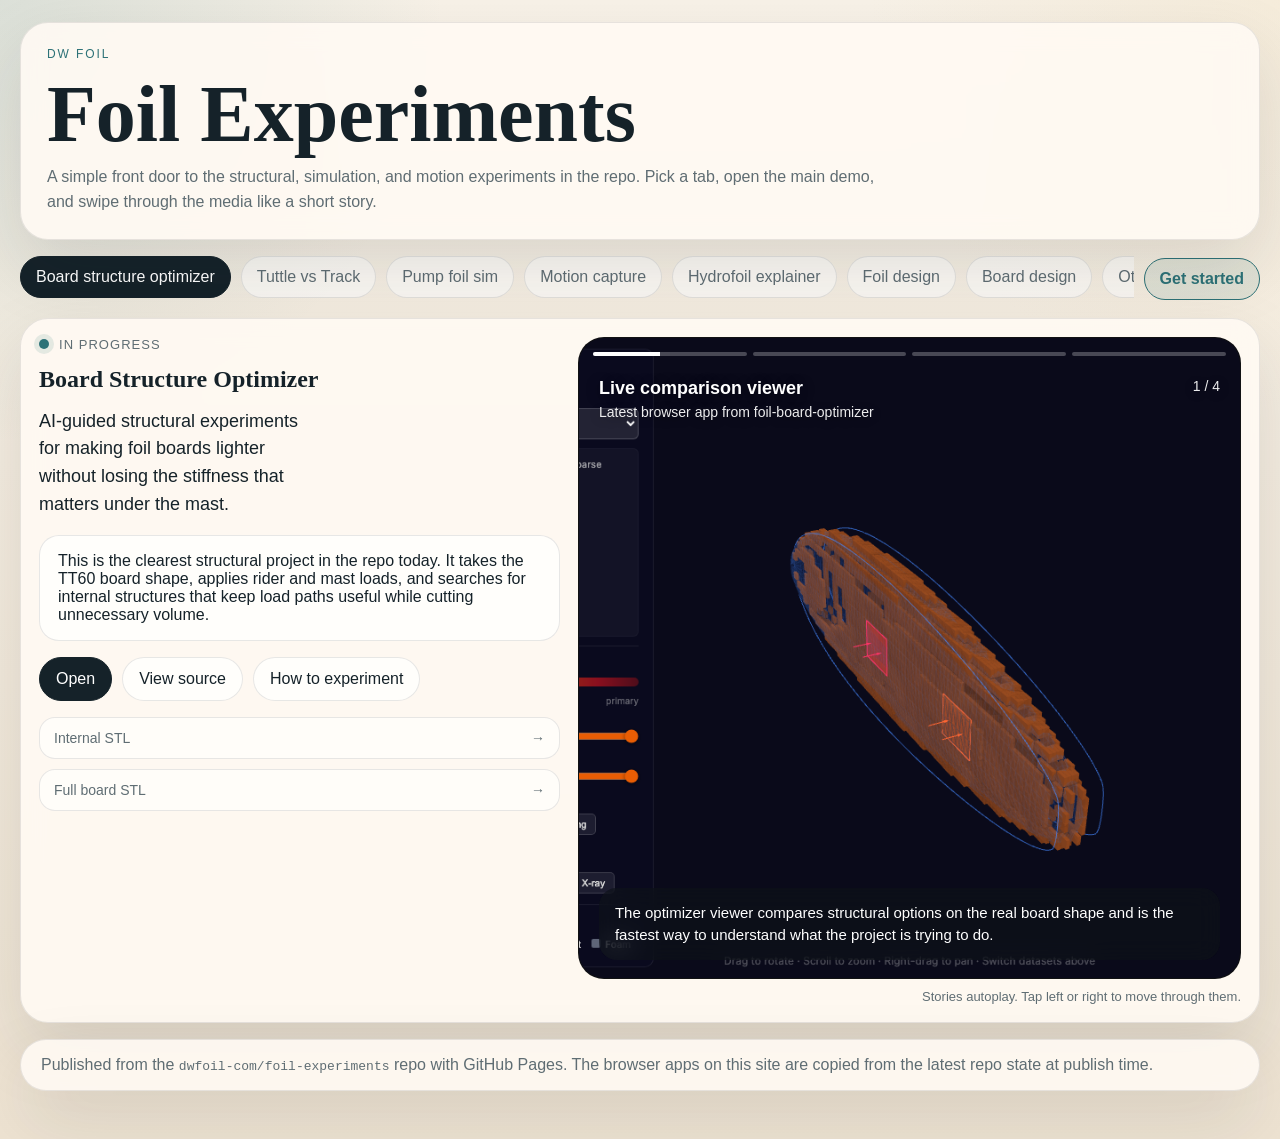
==== commit de589c41: "Skip raw input clip in motion capture stories Co-Authored-By: Claude Opus 4.6 <noreply@anthropic.com" ====
--- a/site/index.html
+++ b/site/index.html
@@ -701,13 +701,6 @@
         readme: `${repo}/foil-mocap/README.md`,
         resources: [],
         stories: [
-          {
-            type: "video",
-            src: `${raw}/foil-mocap/samples/input/slowmo_pump.webm`,
-            title: "Input clip",
-            subtitle: "Original rider footage",
-            caption: "The project starts with an ordinary foil video rather than specialist capture hardware."
-          },
           {
             type: "video",
             src: `${raw}/foil-mocap/samples/output/slowmo_pump_combined.mp4`,
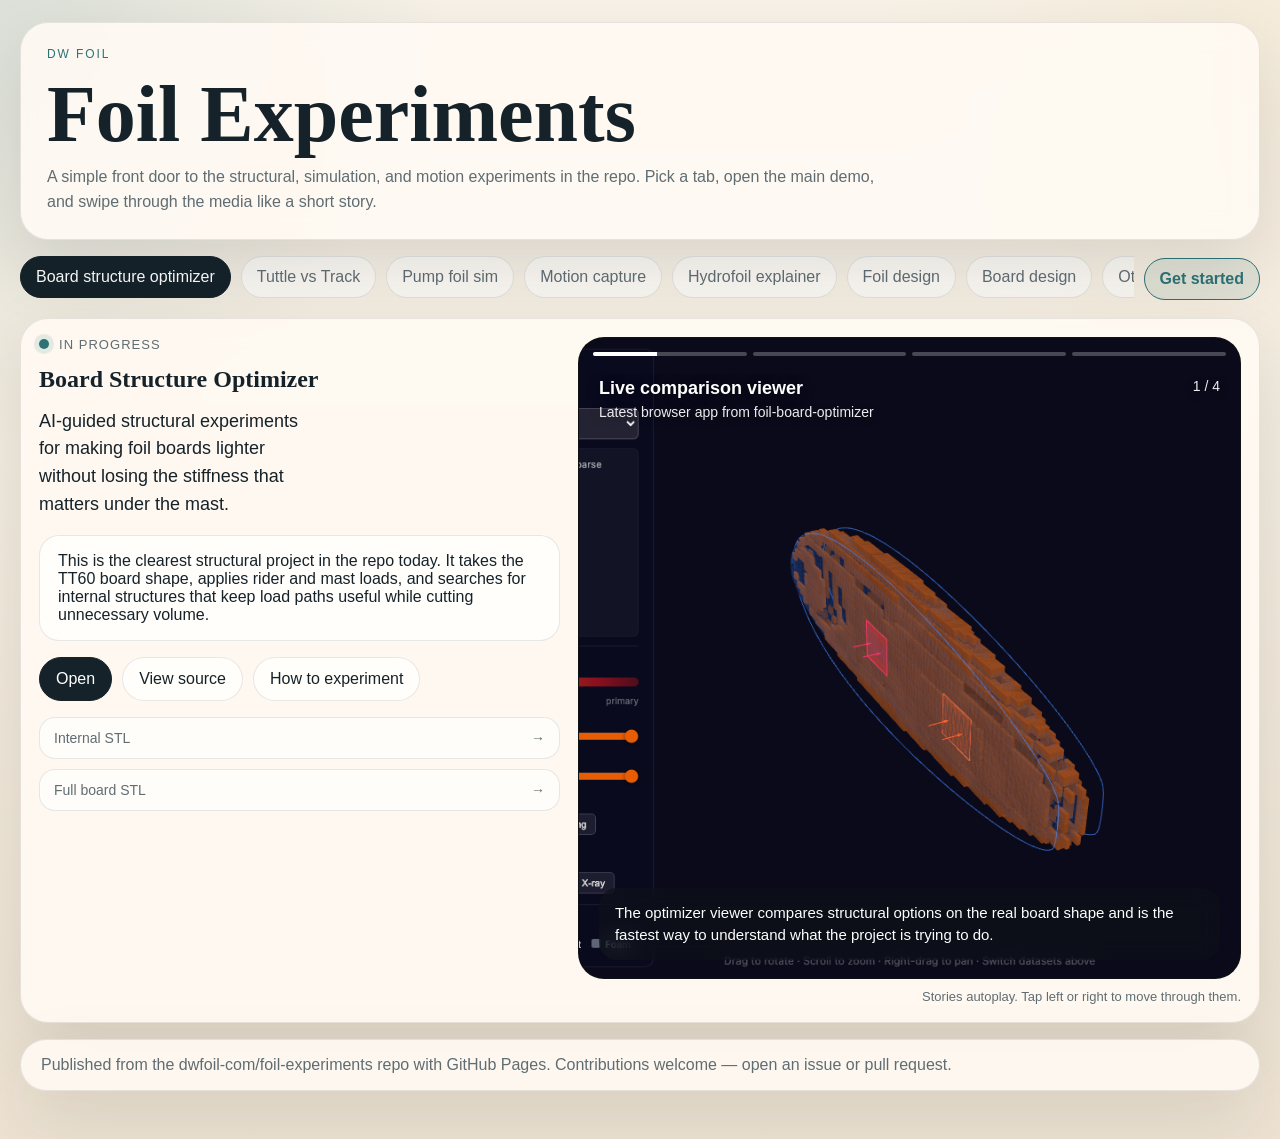
==== commit aee4e714: "Add contributions-welcome messaging and clean up explainer summary Co-Authored-By: Claude Opus 4.6 <" ====
--- a/site/index.html
+++ b/site/index.html
@@ -513,7 +513,7 @@
     </section>
 
     <div class="footer">
-      Published from the <code>dwfoil-com/foil-experiments</code> repo with GitHub Pages. The browser apps on this site are copied from the latest repo state at publish time.
+      Published from the <a href="https://github.com/dwfoil-com/foil-experiments">dwfoil-com/foil-experiments</a> repo with GitHub Pages. Contributions welcome — open an issue or pull request.
     </div>
   </div>
 
@@ -725,7 +725,7 @@
         status: "In progress",
         statusClass: "status-in-progress",
         lede: "A visual teaching project aimed at explaining trim, balance, pumping, and foil feel to non-engineers.",
-        summary: "This is the communication layer of the repo. The goal is to turn foil concepts into interactive scenes that are easier to understand than forum shorthand or disconnected diagrams.",
+        summary: "An interactive long-form article exploring how surf hydrofoils work — lift, drag, trim, stance, and pumping. Contributions welcome if you want to add sections or improve the simulations.",
         open: { label: "Open", href: "./apps/hydrofoil/mockup.html" },
         source: `${repo}/hydrofoil`,
         readme: `${repo}/hydrofoil/README.md`,
@@ -748,7 +748,7 @@
         status: "Planning",
         statusClass: "status-planning",
         lede: "A future experiment for optimizing front wings and stabilizers, not just the board around them.",
-        summary: "This section is still early. The intended direction is a faster way to search foil planforms and profiles with a consistent workflow rather than one-off guesswork.",
+        summary: "This section is still early. The intended direction is a faster way to search foil planforms and profiles with a consistent workflow rather than one-off guesswork. Contributions welcome — especially if you have experience with foil profile design or VLM tools.",
         open: { label: "Open", href: `${repo}/foil-design` },
         source: `${repo}/foil-design`,
         readme: `${repo}/foil-design/README.md`,
@@ -772,7 +772,7 @@
         status: "Planning",
         statusClass: "status-planning",
         lede: "A planned conversational board-shaping workflow that links geometry changes to the structural tools.",
-        summary: "Longer term, this should bridge shaping and analysis: describe a change in plain language, update the geometry, then feed that straight into the simulations.",
+        summary: "Longer term, this should bridge shaping and analysis: describe a change in plain language, update the geometry, then feed that straight into the simulations. Contributions welcome if you want to help shape this workflow.",
         open: { label: "Open", href: `${repo}/board-design` },
         source: `${repo}/board-design`,
         readme: `${repo}/board-design/README.md`,
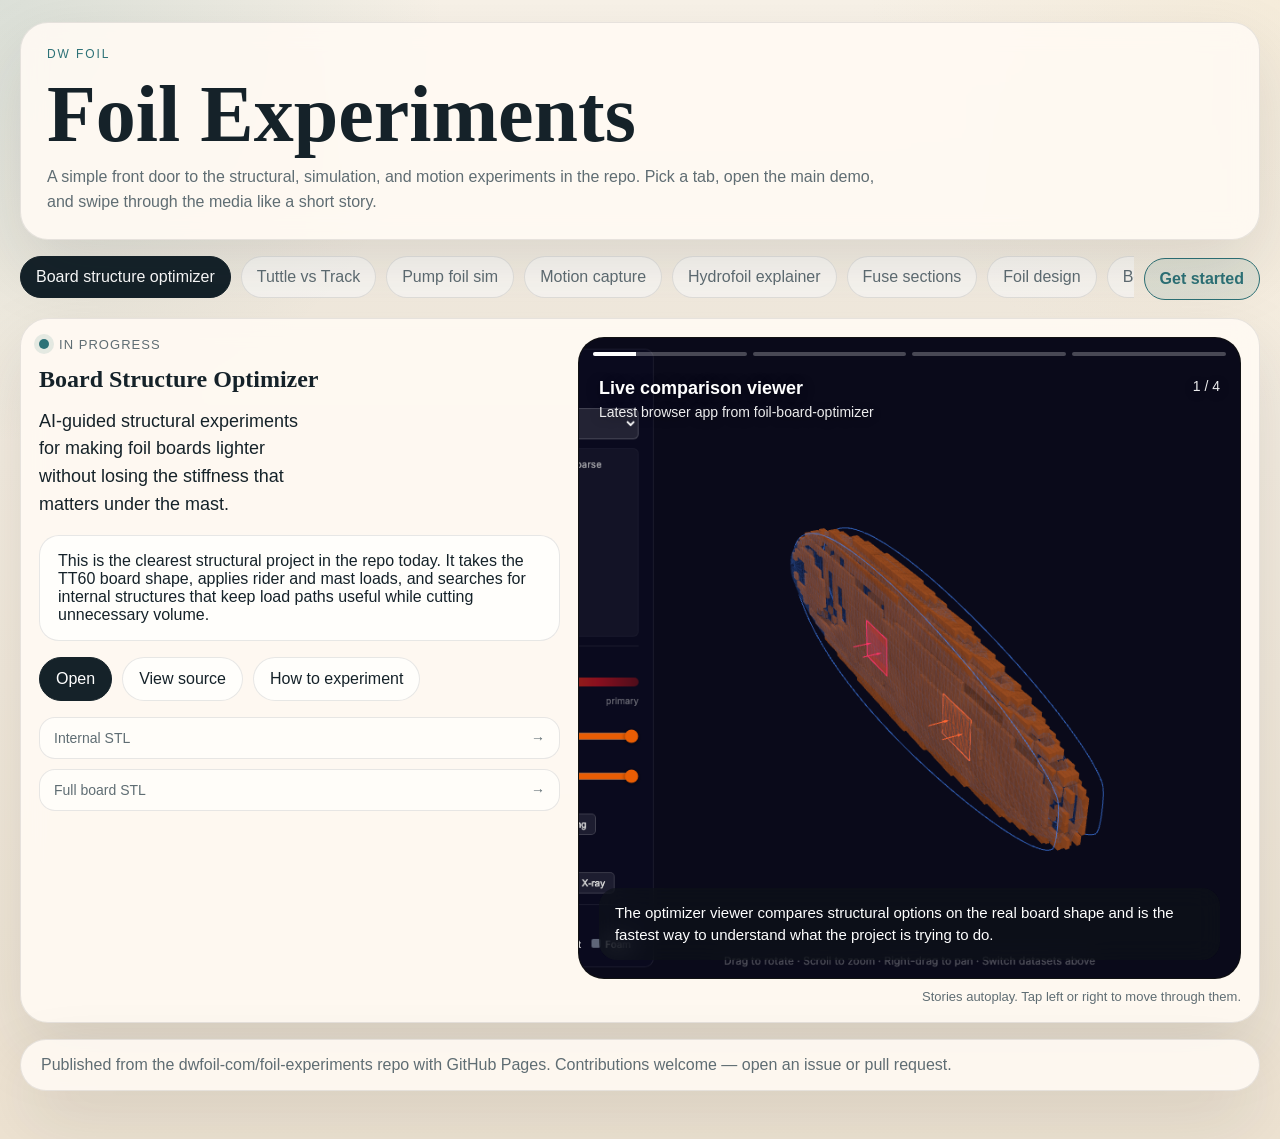
==== commit ed2df930: "Add optimiser, pump-cycle model, cut-away 3D view; publish to site 3D view now cuts the fuse away at" ====
--- a/site/index.html
+++ b/site/index.html
@@ -739,6 +739,21 @@
             caption: "The explainer is meant to become the non-technical front door for the rest of the repo: show the idea first, then let people go deeper if they want."
           },
         ],
+      },
+      {
+        id: "fuse",
+        tab: "Fuse sections",
+        noStoryViewer: true,
+        title: "Fuse Cross-Sections",
+        status: "Proof of concept",
+        statusClass: "status-poc",
+        lede: "A fuselage only sits parallel to the flow in a drawing. In flight it is pitched nose-up, and the section the water actually crosses is nothing like the bar you drew.",
+        summary: "Slice a fuse at the angle it really flies at and the streamwise cut is a long thin aerofoil with roughly six times the chord of the fuse height. Its shape turns out to be the fuse's own cross-section outline stretched along the chord, which makes the corner radii an aerofoil decision rather than a cosmetic one. Includes a source panel method and integral boundary layer on the resulting section, an optimiser that holds stiffness and weight fixed, and a pump-cycle model that works out what angle the fuse actually sees. Idea credited to CRISP Foils; the geometry here is an independent reconstruction.",
+        open: { label: "Open", href: "./apps/fuse/playground.html" },
+        source: `${repo}/foil-fuse-sections`,
+        readme: `${repo}/foil-fuse-sections/README.md`,
+        resources: [],
+        stories: [],
       },
       {
         id: "foil-design",
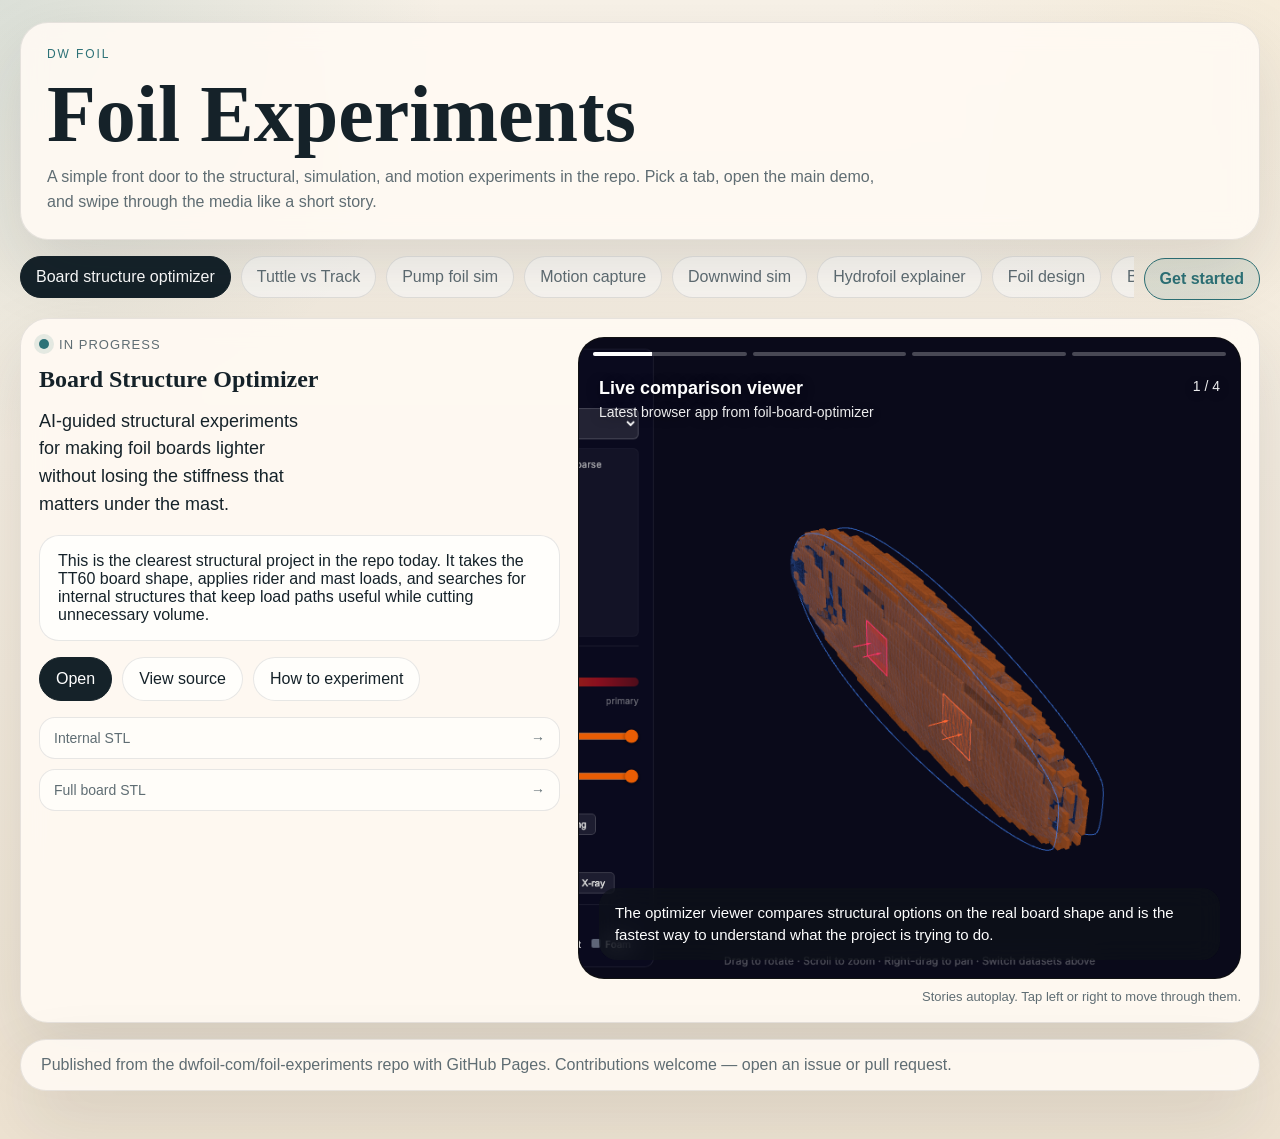
==== commit d54c5e55: "Add the downwind wave sim as a site app Serves a built copy of the downwind foiling simulator at /fo" ====
--- a/site/index.html
+++ b/site/index.html
@@ -718,6 +718,22 @@
         ],
       },
       {
+        id: "downwind-sim",
+        tab: "Downwind sim",
+        noStoryViewer: true,
+        title: "Downwind Wave Sim",
+        status: "In progress",
+        statusClass: "status-in-progress",
+        lede: "A playable downwind foiling simulator, rebuilt on real deep-water wave physics so wave trains behave the way they do on the water.",
+        summary: "Swells are set the way a forecast reads them — significant height, peak period, direction — and everything else follows from linear wave theory. Because each swell is a band of frequencies rather than one sine, sets emerge on their own and travel at half the speed of the crests inside them, so bumps are born at the back of a set and die off the front. Instruments show the wave train, where you sit in the set, and foot pressure against the trim needed to hold altitude. Built on the game by gecko39 (cclaan).",
+        open: { label: "Play", href: "./apps/downwind-sim/index.html" },
+        source: "https://github.com/mattarderne/downwind-sim/tree/feat/wave-trains",
+        resources: [
+          { label: "Original game", href: "https://github.com/cclaan/downwind-sim" },
+        ],
+        stories: [],
+      },
+      {
         id: "hydrofoil",
         tab: "Hydrofoil explainer",
         noStoryViewer: true,
@@ -739,21 +755,6 @@
             caption: "The explainer is meant to become the non-technical front door for the rest of the repo: show the idea first, then let people go deeper if they want."
           },
         ],
-      },
-      {
-        id: "fuse",
-        tab: "Fuse sections",
-        noStoryViewer: true,
-        title: "Fuse Cross-Sections",
-        status: "Proof of concept",
-        statusClass: "status-poc",
-        lede: "A fuselage only sits parallel to the flow in a drawing. In flight it is pitched nose-up, and the section the water actually crosses is nothing like the bar you drew.",
-        summary: "Slice a fuse at the angle it really flies at and the streamwise cut is a long thin aerofoil with roughly six times the chord of the fuse height. Its shape turns out to be the fuse's own cross-section outline stretched along the chord, which makes the corner radii an aerofoil decision rather than a cosmetic one. Includes a source panel method and integral boundary layer on the resulting section, an optimiser that holds stiffness and weight fixed, and a pump-cycle model that works out what angle the fuse actually sees. Idea credited to CRISP Foils; the geometry here is an independent reconstruction.",
-        open: { label: "Open", href: "./apps/fuse/playground.html" },
-        source: `${repo}/foil-fuse-sections`,
-        readme: `${repo}/foil-fuse-sections/README.md`,
-        resources: [],
-        stories: [],
       },
       {
         id: "foil-design",
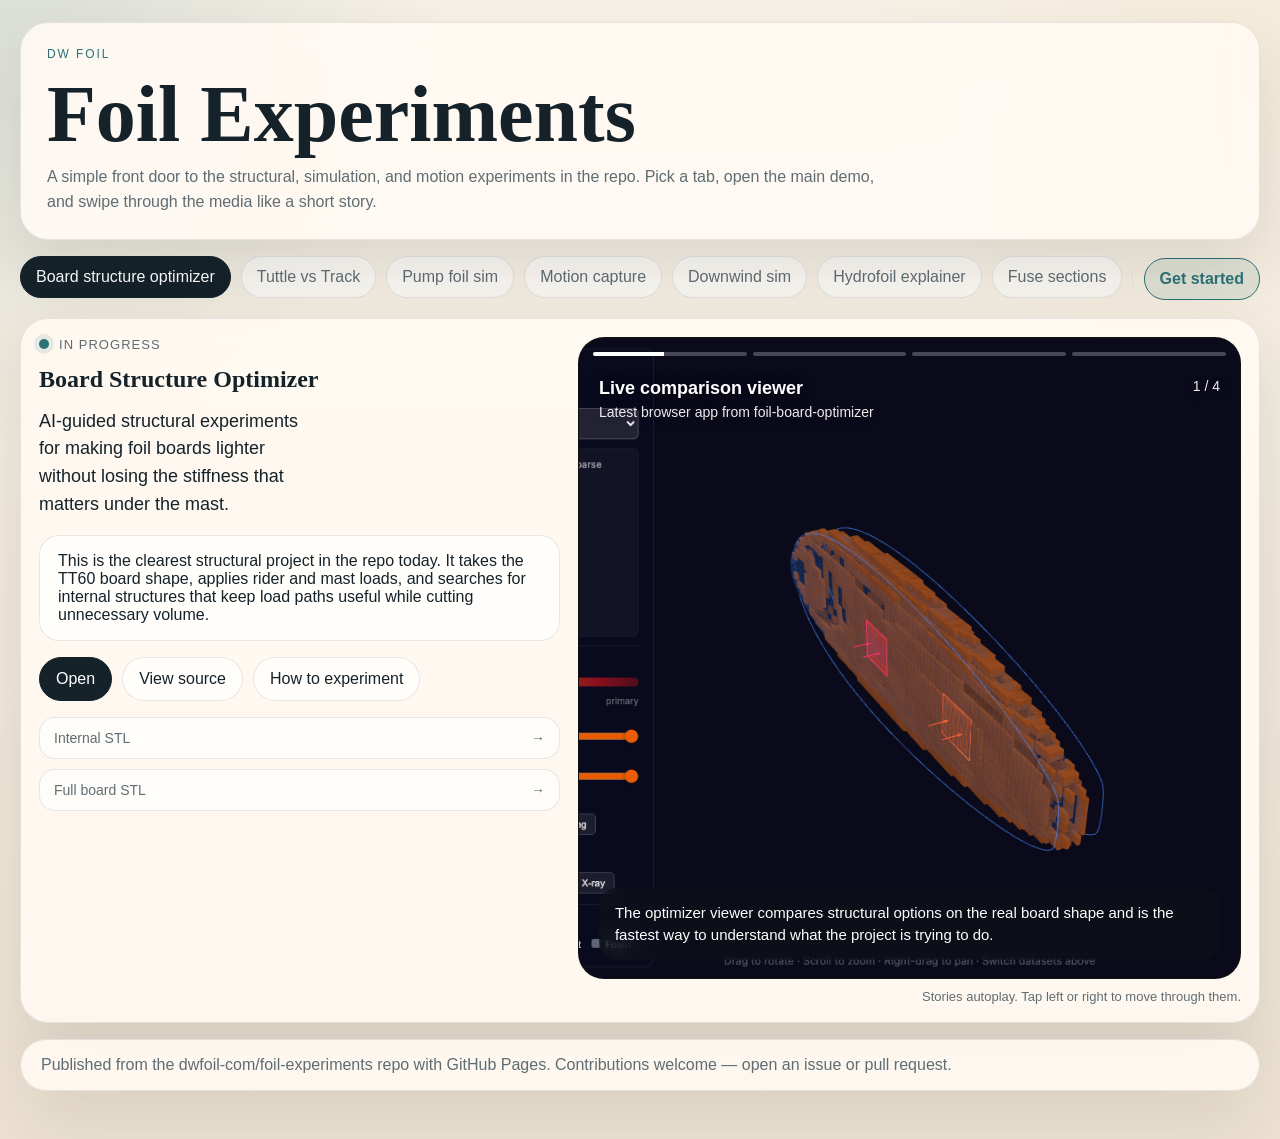
==== commit 54c54828: "Merge pull request #7 from dwfoil-com/feat/downwind-sim Add downwind wave sim as a site app" ====
--- a/site/index.html
+++ b/site/index.html
@@ -755,6 +755,21 @@
             caption: "The explainer is meant to become the non-technical front door for the rest of the repo: show the idea first, then let people go deeper if they want."
           },
         ],
+      },
+      {
+        id: "fuse",
+        tab: "Fuse sections",
+        noStoryViewer: true,
+        title: "Fuse Cross-Sections",
+        status: "Proof of concept",
+        statusClass: "status-poc",
+        lede: "A fuselage only sits parallel to the flow in a drawing. In flight it is pitched nose-up, and the section the water actually crosses is nothing like the bar you drew.",
+        summary: "Slice a fuse at the angle it really flies at and the streamwise cut is a long thin aerofoil with roughly six times the chord of the fuse height. Its shape turns out to be the fuse's own cross-section outline stretched along the chord, which makes the corner radii an aerofoil decision rather than a cosmetic one. Includes a source panel method and integral boundary layer on the resulting section, an optimiser that holds stiffness and weight fixed, and a pump-cycle model that works out what angle the fuse actually sees. Idea credited to CRISP Foils; the geometry here is an independent reconstruction.",
+        open: { label: "Open", href: "./apps/fuse/playground.html" },
+        source: `${repo}/foil-fuse-sections`,
+        readme: `${repo}/foil-fuse-sections/README.md`,
+        resources: [],
+        stories: [],
       },
       {
         id: "foil-design",
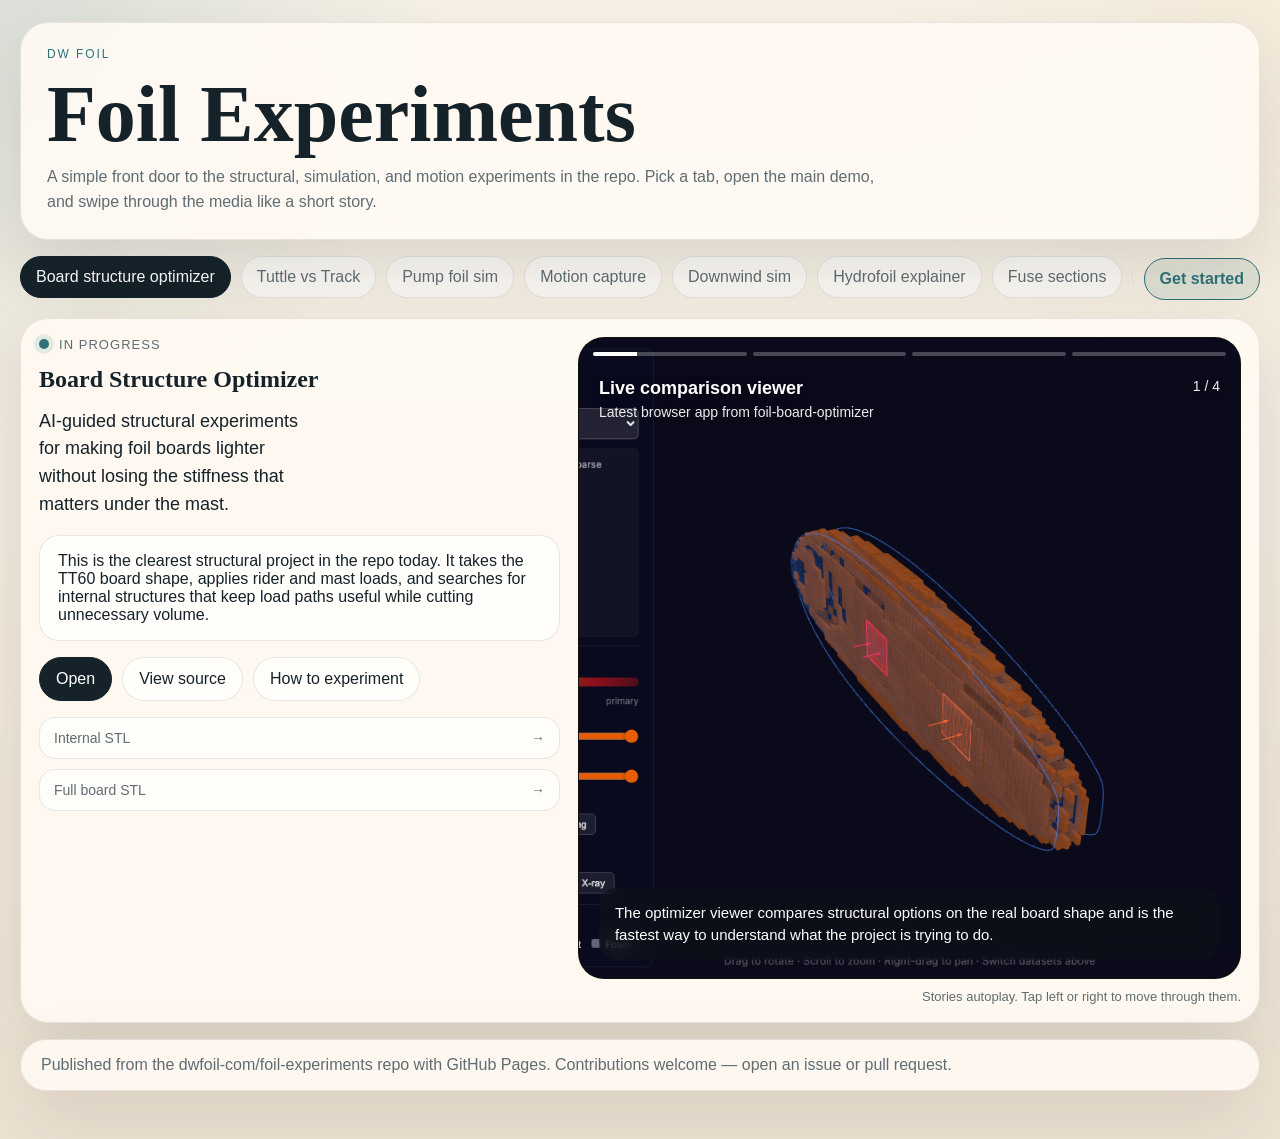
==== commit bcfe5e86: "Pump stance check: browser pose analysis app and pro vs beginner stance study Adds foil-mocap/stance" ====
--- a/site/index.html
+++ b/site/index.html
@@ -696,7 +696,7 @@
         statusClass: "status-mvp",
         lede: "Video-based pose tracking for studying rider timing and body movement without a dedicated motion-capture lab.",
         summary: "The motion-capture project turns ordinary foil clips into skeleton overlays and trace views so you can compare technique visually and pull out repeatable movement features.",
-        open: { label: "Open", href: `${raw}/foil-mocap/samples/output/slowmo_pump_combined.mp4` },
+        open: { label: "Check a clip", href: "./apps/pump-stance/index.html" },
         source: `${repo}/foil-mocap`,
         readme: `${repo}/foil-mocap/README.md`,
         resources: [],
